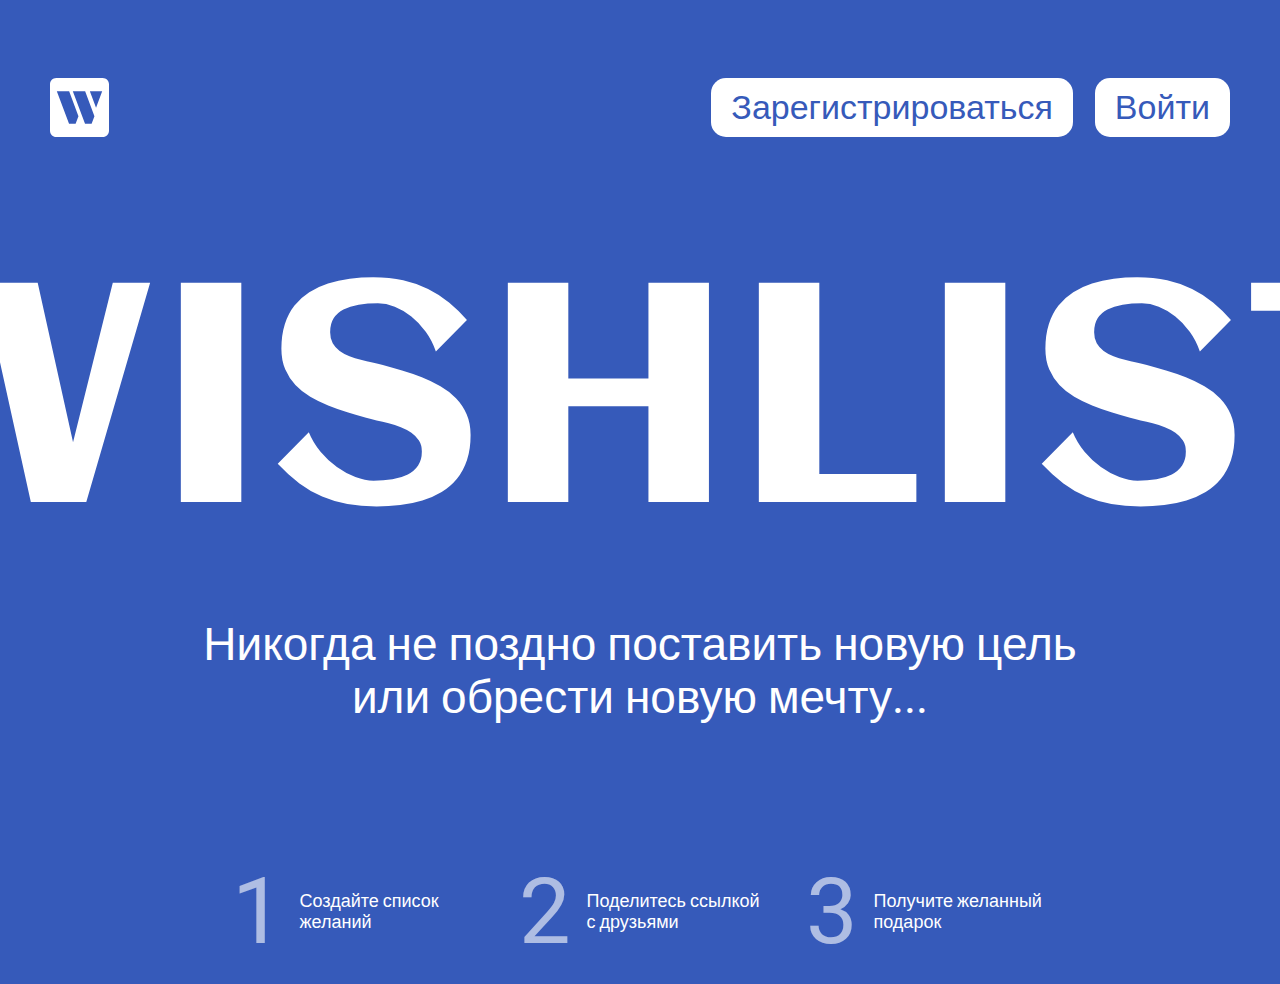
==== index.html @ 9c2ff043 "init commit" ====
<!DOCTYPE html>
<html lang="en">
  <head>
    <meta charset="UTF-8">
    <meta http-equiv="X-UA-Compatible" content="IE=edge">
    <meta name="viewport" content="width=device-width, initial-scale=1.0">
    <title>Wish List - список желаний</title>
    <link rel="stylesheet" href="./styles/index.css">
  </head>
  <body class="body">
    <header class="header">
      <div class="container header__container">
        <img class="header__logo" src="./assets/images/logo.svg" alt="logo">
        <nav class="header__nav nav">
          <button class="nav__btn btn">Зарегистрироваться</button>
          <button class="nav__btn btn">Войти</button>
        </nav>

        <button class="header__burger burger">
          <span class="burger__line"></span>
        </button>
      </div>
    </header>

    <main class="app">

      <section class="hero">
        <div class="container hero__container">
          <h1 class="hero__title">WishList</h1>
          <p class="hero__description">Никогда не поздно поставить новую цель или обрести новую мечту...</p>
          <ol class="hero__steps steps">
            <li class="steps__item">Создайте список желаний</li>
            <li class="steps__item">Поделитесь ссылкой с&nbsp;друзьями</li>
            <li class="steps__item">Получите желанный подарок</li>
          </ol>
        </div>
      </section>

      <section class="wishlist">
        <div class="container">
          <div class="wishlist__profile profile">
            <img src="./assets/images/logo.svg" alt="user photo" class="profile__avatar">

            <div class="profile__content">
              <h2 class="profile__fullname"></h2>
              <p class="profile__birthday"></p>
              <button class="profile__edit">
                <svg width="38" height="38" viewBox="0 0 38 38" fill="none" xmlns="http://www.w3.org/2000/svg">
                  <path
                    d="M4.75 33.25H10.6875L28.1992 15.7384L22.2617 9.80086L4.75 27.3125V33.25ZM7.91667 28.6267L22.2617 14.2817L23.7183 15.7384L9.37333 30.0834H7.91667V28.6267ZM29.0858 5.20919C28.9394 5.06241 28.7654 4.94596 28.5738 4.86651C28.3823 4.78705 28.177 4.74615 27.9696 4.74615C27.7622 4.74615 27.5569 4.78705 27.3653 4.86651C27.1738 4.94596 26.9998 5.06241 26.8533 5.20919L23.9558 8.10669L29.8933 14.0442L32.7908 11.1467C32.9376 11.0002 33.0541 10.8262 33.1335 10.6347C33.213 10.4431 33.2539 10.2378 33.2539 10.0304C33.2539 9.82307 33.213 9.61774 33.1335 9.4262C33.0541 9.23466 32.9376 9.06067 32.7908 8.91419L29.0858 5.20919Z"
                    fill="white" />
                </svg>
                редактировать профиль
              </button>
            </div>
          </div>
          <p class="wishlist__descriptopn">Это мой список желаний если вы мне хотите что-то подарить, то прошу выбирайте
            из списка ниже или карту Ozon. Лучше
            нарушить эффект внезапности, чем подарить что-то ненужное или то, что у меня уже есть.</p>
          <ul class="wishlist__categories categories">
            <li class="categories__item">
              <h3 class="ctagories__title">Гаджеты</h3>

              <ul class="wishlist__items">
                <li class="item">
                  <img src="./assets/images/buds.png" alt="buds photo" class="item__image">
                  <h4 class="item__title">Xiaomi Redmi Buds 4 Pro</h4>
                  <p class="item__price">5800 руб.</p>
                  <button class="item__btn btn btn_castling">Выбрать</button>
                </li>
                <li class="item">
                  <img src="./assets/images/buds.png" alt="buds photo" class="item__image">
                  <h4 class="item__title">Xiaomi Redmi Buds 4 Pro</h4>
                  <p class="item__price">5800 руб.</p>
                  <button class="item__btn btn btn_castling">Выбрать</button>
                </li>
                <li class="item">
                  <img src="./assets/images/buds.png" alt="buds photo" class="item__image">
                  <h4 class="item__title">Xiaomi Redmi Buds 4 Pro</h4>
                  <p class="item__price">5800 руб.</p>
                  <button class="item__btn btn btn_castling">Выбрать</button>
                </li>
              </ul>
            </li>
            <li class="categories__item">
              <h3 class="ctagories__title">Хобби</h3>

              <ul class="wishlist__items">
                <li class="item">
                  <img src="./assets/images/buds.png" alt="buds photo" class="item__image">
                  <h4 class="item__title">Xiaomi Redmi Buds 4 Pro</h4>
                  <p class="item__price">5800 руб.</p>
                  <button class="item__btn btn btn_castling">Выбрать</button>
                </li>
                <li class="item">
                  <img src="./assets/images/buds.png" alt="buds photo" class="item__image">
                  <h4 class="item__title">Xiaomi Redmi Buds 4 Pro</h4>
                  <p class="item__price">5800 руб.</p>
                  <button class="item__btn btn btn_castling">Выбрать</button>
                </li>
                <li class="item">
                  <img src="./assets/images/buds.png" alt="buds photo" class="item__image">
                  <h4 class="item__title">Xiaomi Redmi Buds 4 Pro</h4>
                  <p class="item__price">5800 руб.</p>
                  <button class="item__btn btn btn_castling">Выбрать</button>
                </li>
              </ul>
            </li>
          </ul>
        </div>
      </section>

      <section class="edit edit_profile">
        <div class="container">
          <form class="edit__form">
            <fieldset class="edit__avatar">
              <img src="./assets/images/logo.svg" alt="avatar photo" class="edit__avatar-image">

              <div class="edit__avatar-load">
                <label for="avatar-load" class="edit__label-avatar">
                  <svg width="38" height="38" viewBox="0 0 38 38" fill="none" xmlns="http://www.w3.org/2000/svg">
                    <path
                      d="M4.75 33.25H10.6875L28.1992 15.7384L22.2617 9.80086L4.75 27.3125V33.25ZM7.91667 28.6267L22.2617 14.2817L23.7183 15.7384L9.37333 30.0834H7.91667V28.6267ZM29.0858 5.20919C28.9394 5.06241 28.7654 4.94596 28.5738 4.86651C28.3823 4.78705 28.177 4.74615 27.9696 4.74615C27.7622 4.74615 27.5569 4.78705 27.3653 4.86651C27.1738 4.94596 26.9998 5.06241 26.8533 5.20919L23.9558 8.10669L29.8933 14.0442L32.7908 11.1467C32.9376 11.0002 33.0541 10.8262 33.1335 10.6347C33.213 10.4431 33.2539 10.2378 33.2539 10.0304C33.2539 9.82307 33.213 9.61774 33.1335 9.4262C33.0541 9.23466 32.9376 9.06067 32.7908 8.91419L29.0858 5.20919Z"
                      fill="white" />
                  </svg>
                  Обновить фотографию
                </label>
                <input type="text" class="edit__input-file edit__input-file_avatar" type="file"
                  accept="image/jpeg, image/png">

                <button class="edit__avatar-delete">
                  <svg width="23" height="29" viewBox="0 0 23 29" fill="none" xmlns="http://www.w3.org/2000/svg">
                    <path
                      d="M2.48842 25.6389C2.48842 27.35 3.90271 28.75 5.63128 28.75H18.2027C19.9313 28.75 21.3456 27.35 21.3456 25.6389V6.97222H2.48842V25.6389ZM5.63128 10.0833H18.2027V25.6389H5.63128V10.0833ZM17.417 2.30556L15.8456 0.75H7.98842L6.41699 2.30556H0.916992V5.41667H22.917V2.30556H17.417Z"
                      fill="white" />
                  </svg>
                  Удалить
                </button>
              </div>
            </fieldset>

            <fieldset class="edit__name">
              <label class="edit__label">
                <span class="edit__label-text">Имя:</span>
                <input type="text" class="input" name="name">
              </label>
              <label class="edit__label">
                <span class="edit__label-text">Фамилия:</span>
                <input type="text" class="input" name="surname">
              </label>
            </fieldset>

            <fieldset class="edit__birthdate">
              <legend class="edit__label">Дата рождения:</legend>

              <label class="edit__label">
                <select type="text" class="edit__select" name="day"></select>
              </label>

              <label class="edit__label">
                <select type="text" class="edit__select" name="month"></select>
              </label>

              <label class="edit__label">
                <select type="text" class="edit__select" name="year"></select>
              </label>
            </fieldset>

            <fieldset class="edit__description">
              <label class="edit__label" for="description
              ">Вступительный текст:</label>
              <textarea type="text" class="edit__description-input" name="description"></textarea>
            </fieldset>

            <button class="edit__submit-btn">Сохранить изменения</button>
          </form>
        </div>
      </section>

      <section class="edit edit_wish">
        <div class="container">
          <form class="edit__form">
            <fieldset class="edit__wish">
              <label class="edit__label">
                <span class="edit__label-text">Описание:</span>
                <input type="text" class="input" name="title">
              </label>

              <label class="edit__label">
                <span class="edit__label-text">Категория</span>
                <input type="text" class="input" name="category">
              </label>

              <div class="edit__wish-price">
                <label class="edit__label">
                  <span class="edit__label-text">Цена:</span>
                  <input type="text" class="input" name="title">
                </label>
                <label for="" class="edit__label-select">
                  <select name="currency" class="edit__select edit__select_currency"></select>
                </label>
              </div>

              <label class="edit__label">
                <span class="edit__label-text">Ссылка:</span>
                <input type="text" class="input" name="category">
              </label>
            </fieldset>

            <fieldset class="edit__wish-photo">
              <label class="edit__label-photo">
                <img class="edit__wish-image" src="./assets/images/no-photo.png" alt="">
              </label>
            </fieldset>

            <button class="edit__submit-btn btn">Сохранить изменения</button>
            <button class="edit__delete-btn btn">Удалить желание</button>
          </form>
        </div>
      </section>

    </main>
  </body>
</html>
---- styles/index.css ----
@import 'normalize.css';
@import 'fonts.css';
@import 'style.css';
@import 'header.css';
@import 'nav.css';
@import 'burger.css';
@import 'hero.css';
@import 'steps.css';
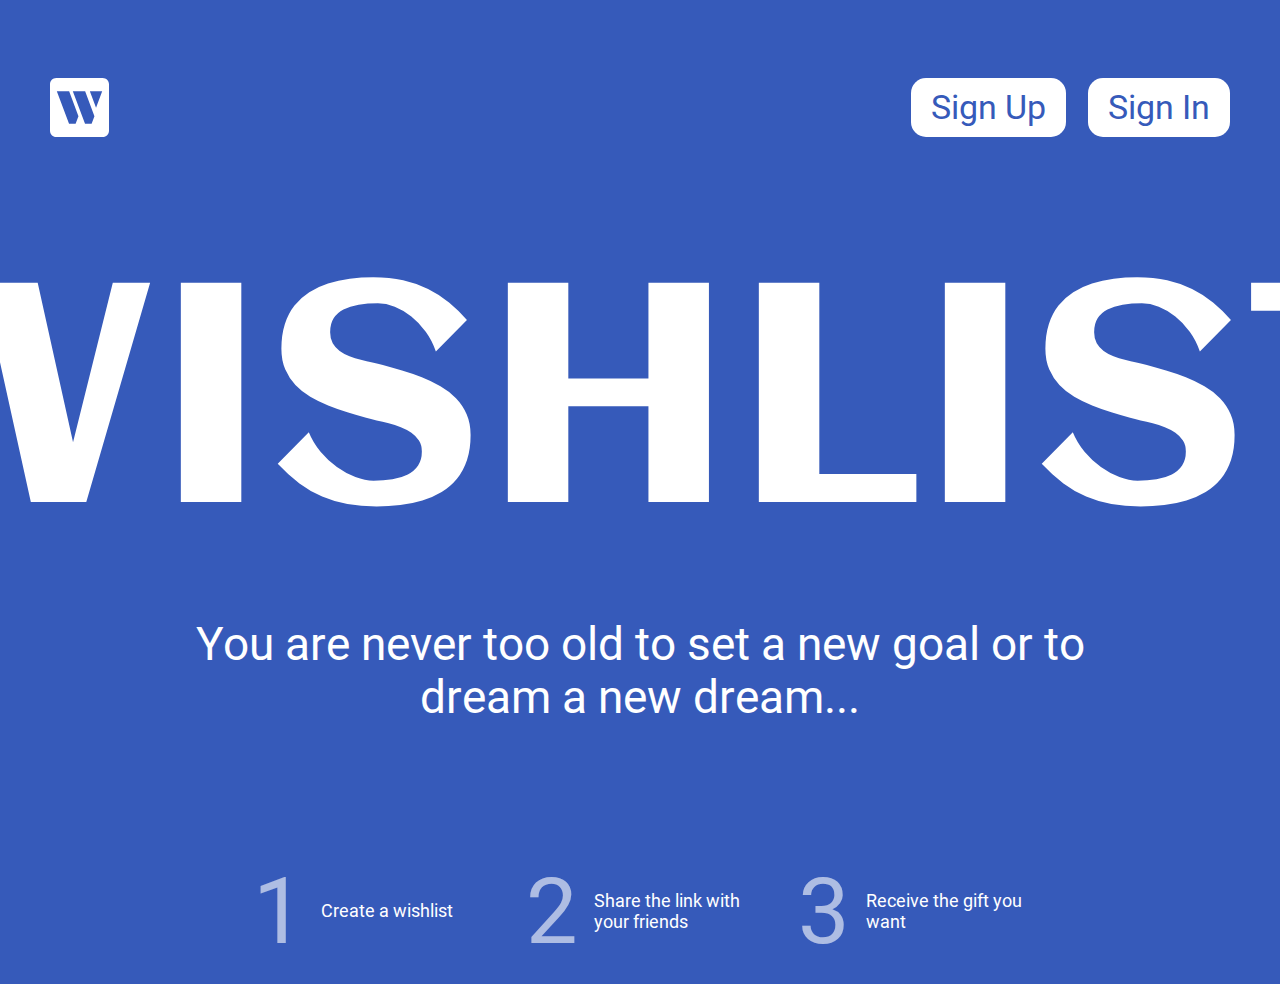
==== commit 23f2f4bb: "feat: add styles for layout, render user section" ====
--- a/index.html
+++ b/index.html
@@ -6,219 +6,23 @@
     <meta name="viewport" content="width=device-width, initial-scale=1.0">
     <title>Wish List - список желаний</title>
     <link rel="stylesheet" href="./styles/index.css">
+    <script src="./scripts/index.js" type="module"></script>
   </head>
   <body class="body">
     <header class="header">
       <div class="container header__container">
-        <img class="header__logo" src="./assets/images/logo.svg" alt="logo">
+        <a href="/">
+          <img class="header__logo" src="./assets/images/logo.svg" alt="logo">
+        </a>
+
         <nav class="header__nav nav">
-          <button class="nav__btn btn">Зарегистрироваться</button>
-          <button class="nav__btn btn">Войти</button>
         </nav>
 
-        <button class="header__burger burger">
-          <span class="burger__line"></span>
-        </button>
       </div>
     </header>
 
     <main class="app">
 
-      <section class="hero">
-        <div class="container hero__container">
-          <h1 class="hero__title">WishList</h1>
-          <p class="hero__description">Никогда не поздно поставить новую цель или обрести новую мечту...</p>
-          <ol class="hero__steps steps">
-            <li class="steps__item">Создайте список желаний</li>
-            <li class="steps__item">Поделитесь ссылкой с&nbsp;друзьями</li>
-            <li class="steps__item">Получите желанный подарок</li>
-          </ol>
-        </div>
-      </section>
-
-      <section class="wishlist">
-        <div class="container">
-          <div class="wishlist__profile profile">
-            <img src="./assets/images/logo.svg" alt="user photo" class="profile__avatar">
-
-            <div class="profile__content">
-              <h2 class="profile__fullname"></h2>
-              <p class="profile__birthday"></p>
-              <button class="profile__edit">
-                <svg width="38" height="38" viewBox="0 0 38 38" fill="none" xmlns="http://www.w3.org/2000/svg">
-                  <path
-                    d="M4.75 33.25H10.6875L28.1992 15.7384L22.2617 9.80086L4.75 27.3125V33.25ZM7.91667 28.6267L22.2617 14.2817L23.7183 15.7384L9.37333 30.0834H7.91667V28.6267ZM29.0858 5.20919C28.9394 5.06241 28.7654 4.94596 28.5738 4.86651C28.3823 4.78705 28.177 4.74615 27.9696 4.74615C27.7622 4.74615 27.5569 4.78705 27.3653 4.86651C27.1738 4.94596 26.9998 5.06241 26.8533 5.20919L23.9558 8.10669L29.8933 14.0442L32.7908 11.1467C32.9376 11.0002 33.0541 10.8262 33.1335 10.6347C33.213 10.4431 33.2539 10.2378 33.2539 10.0304C33.2539 9.82307 33.213 9.61774 33.1335 9.4262C33.0541 9.23466 32.9376 9.06067 32.7908 8.91419L29.0858 5.20919Z"
-                    fill="white" />
-                </svg>
-                редактировать профиль
-              </button>
-            </div>
-          </div>
-          <p class="wishlist__descriptopn">Это мой список желаний если вы мне хотите что-то подарить, то прошу выбирайте
-            из списка ниже или карту Ozon. Лучше
-            нарушить эффект внезапности, чем подарить что-то ненужное или то, что у меня уже есть.</p>
-          <ul class="wishlist__categories categories">
-            <li class="categories__item">
-              <h3 class="ctagories__title">Гаджеты</h3>
-
-              <ul class="wishlist__items">
-                <li class="item">
-                  <img src="./assets/images/buds.png" alt="buds photo" class="item__image">
-                  <h4 class="item__title">Xiaomi Redmi Buds 4 Pro</h4>
-                  <p class="item__price">5800 руб.</p>
-                  <button class="item__btn btn btn_castling">Выбрать</button>
-                </li>
-                <li class="item">
-                  <img src="./assets/images/buds.png" alt="buds photo" class="item__image">
-                  <h4 class="item__title">Xiaomi Redmi Buds 4 Pro</h4>
-                  <p class="item__price">5800 руб.</p>
-                  <button class="item__btn btn btn_castling">Выбрать</button>
-                </li>
-                <li class="item">
-                  <img src="./assets/images/buds.png" alt="buds photo" class="item__image">
-                  <h4 class="item__title">Xiaomi Redmi Buds 4 Pro</h4>
-                  <p class="item__price">5800 руб.</p>
-                  <button class="item__btn btn btn_castling">Выбрать</button>
-                </li>
-              </ul>
-            </li>
-            <li class="categories__item">
-              <h3 class="ctagories__title">Хобби</h3>
-
-              <ul class="wishlist__items">
-                <li class="item">
-                  <img src="./assets/images/buds.png" alt="buds photo" class="item__image">
-                  <h4 class="item__title">Xiaomi Redmi Buds 4 Pro</h4>
-                  <p class="item__price">5800 руб.</p>
-                  <button class="item__btn btn btn_castling">Выбрать</button>
-                </li>
-                <li class="item">
-                  <img src="./assets/images/buds.png" alt="buds photo" class="item__image">
-                  <h4 class="item__title">Xiaomi Redmi Buds 4 Pro</h4>
-                  <p class="item__price">5800 руб.</p>
-                  <button class="item__btn btn btn_castling">Выбрать</button>
-                </li>
-                <li class="item">
-                  <img src="./assets/images/buds.png" alt="buds photo" class="item__image">
-                  <h4 class="item__title">Xiaomi Redmi Buds 4 Pro</h4>
-                  <p class="item__price">5800 руб.</p>
-                  <button class="item__btn btn btn_castling">Выбрать</button>
-                </li>
-              </ul>
-            </li>
-          </ul>
-        </div>
-      </section>
-
-      <section class="edit edit_profile">
-        <div class="container">
-          <form class="edit__form">
-            <fieldset class="edit__avatar">
-              <img src="./assets/images/logo.svg" alt="avatar photo" class="edit__avatar-image">
-
-              <div class="edit__avatar-load">
-                <label for="avatar-load" class="edit__label-avatar">
-                  <svg width="38" height="38" viewBox="0 0 38 38" fill="none" xmlns="http://www.w3.org/2000/svg">
-                    <path
-                      d="M4.75 33.25H10.6875L28.1992 15.7384L22.2617 9.80086L4.75 27.3125V33.25ZM7.91667 28.6267L22.2617 14.2817L23.7183 15.7384L9.37333 30.0834H7.91667V28.6267ZM29.0858 5.20919C28.9394 5.06241 28.7654 4.94596 28.5738 4.86651C28.3823 4.78705 28.177 4.74615 27.9696 4.74615C27.7622 4.74615 27.5569 4.78705 27.3653 4.86651C27.1738 4.94596 26.9998 5.06241 26.8533 5.20919L23.9558 8.10669L29.8933 14.0442L32.7908 11.1467C32.9376 11.0002 33.0541 10.8262 33.1335 10.6347C33.213 10.4431 33.2539 10.2378 33.2539 10.0304C33.2539 9.82307 33.213 9.61774 33.1335 9.4262C33.0541 9.23466 32.9376 9.06067 32.7908 8.91419L29.0858 5.20919Z"
-                      fill="white" />
-                  </svg>
-                  Обновить фотографию
-                </label>
-                <input type="text" class="edit__input-file edit__input-file_avatar" type="file"
-                  accept="image/jpeg, image/png">
-
-                <button class="edit__avatar-delete">
-                  <svg width="23" height="29" viewBox="0 0 23 29" fill="none" xmlns="http://www.w3.org/2000/svg">
-                    <path
-                      d="M2.48842 25.6389C2.48842 27.35 3.90271 28.75 5.63128 28.75H18.2027C19.9313 28.75 21.3456 27.35 21.3456 25.6389V6.97222H2.48842V25.6389ZM5.63128 10.0833H18.2027V25.6389H5.63128V10.0833ZM17.417 2.30556L15.8456 0.75H7.98842L6.41699 2.30556H0.916992V5.41667H22.917V2.30556H17.417Z"
-                      fill="white" />
-                  </svg>
-                  Удалить
-                </button>
-              </div>
-            </fieldset>
-
-            <fieldset class="edit__name">
-              <label class="edit__label">
-                <span class="edit__label-text">Имя:</span>
-                <input type="text" class="input" name="name">
-              </label>
-              <label class="edit__label">
-                <span class="edit__label-text">Фамилия:</span>
-                <input type="text" class="input" name="surname">
-              </label>
-            </fieldset>
-
-            <fieldset class="edit__birthdate">
-              <legend class="edit__label">Дата рождения:</legend>
-
-              <label class="edit__label">
-                <select type="text" class="edit__select" name="day"></select>
-              </label>
-
-              <label class="edit__label">
-                <select type="text" class="edit__select" name="month"></select>
-              </label>
-
-              <label class="edit__label">
-                <select type="text" class="edit__select" name="year"></select>
-              </label>
-            </fieldset>
-
-            <fieldset class="edit__description">
-              <label class="edit__label" for="description
-              ">Вступительный текст:</label>
-              <textarea type="text" class="edit__description-input" name="description"></textarea>
-            </fieldset>
-
-            <button class="edit__submit-btn">Сохранить изменения</button>
-          </form>
-        </div>
-      </section>
-
-      <section class="edit edit_wish">
-        <div class="container">
-          <form class="edit__form">
-            <fieldset class="edit__wish">
-              <label class="edit__label">
-                <span class="edit__label-text">Описание:</span>
-                <input type="text" class="input" name="title">
-              </label>
-
-              <label class="edit__label">
-                <span class="edit__label-text">Категория</span>
-                <input type="text" class="input" name="category">
-              </label>
-
-              <div class="edit__wish-price">
-                <label class="edit__label">
-                  <span class="edit__label-text">Цена:</span>
-                  <input type="text" class="input" name="title">
-                </label>
-                <label for="" class="edit__label-select">
-                  <select name="currency" class="edit__select edit__select_currency"></select>
-                </label>
-              </div>
-
-              <label class="edit__label">
-                <span class="edit__label-text">Ссылка:</span>
-                <input type="text" class="input" name="category">
-              </label>
-            </fieldset>
-
-            <fieldset class="edit__wish-photo">
-              <label class="edit__label-photo">
-                <img class="edit__wish-image" src="./assets/images/no-photo.png" alt="">
-              </label>
-            </fieldset>
-
-            <button class="edit__submit-btn btn">Сохранить изменения</button>
-            <button class="edit__delete-btn btn">Удалить желание</button>
-          </form>
-        </div>
-      </section>
-
     </main>
   </body>
 </html>
--- a/styles/index.css
+++ b/styles/index.css
@@ -4,5 +4,11 @@
 @import 'header.css';
 @import 'nav.css';
 @import 'burger.css';
-@import 'hero.css';
+@import 'user.css';
 @import 'steps.css';
+@import 'wishlist.css';
+@import 'profile.css';
+@import 'categories.css';
+@import 'item.css';
+@import 'edit.css';
+
